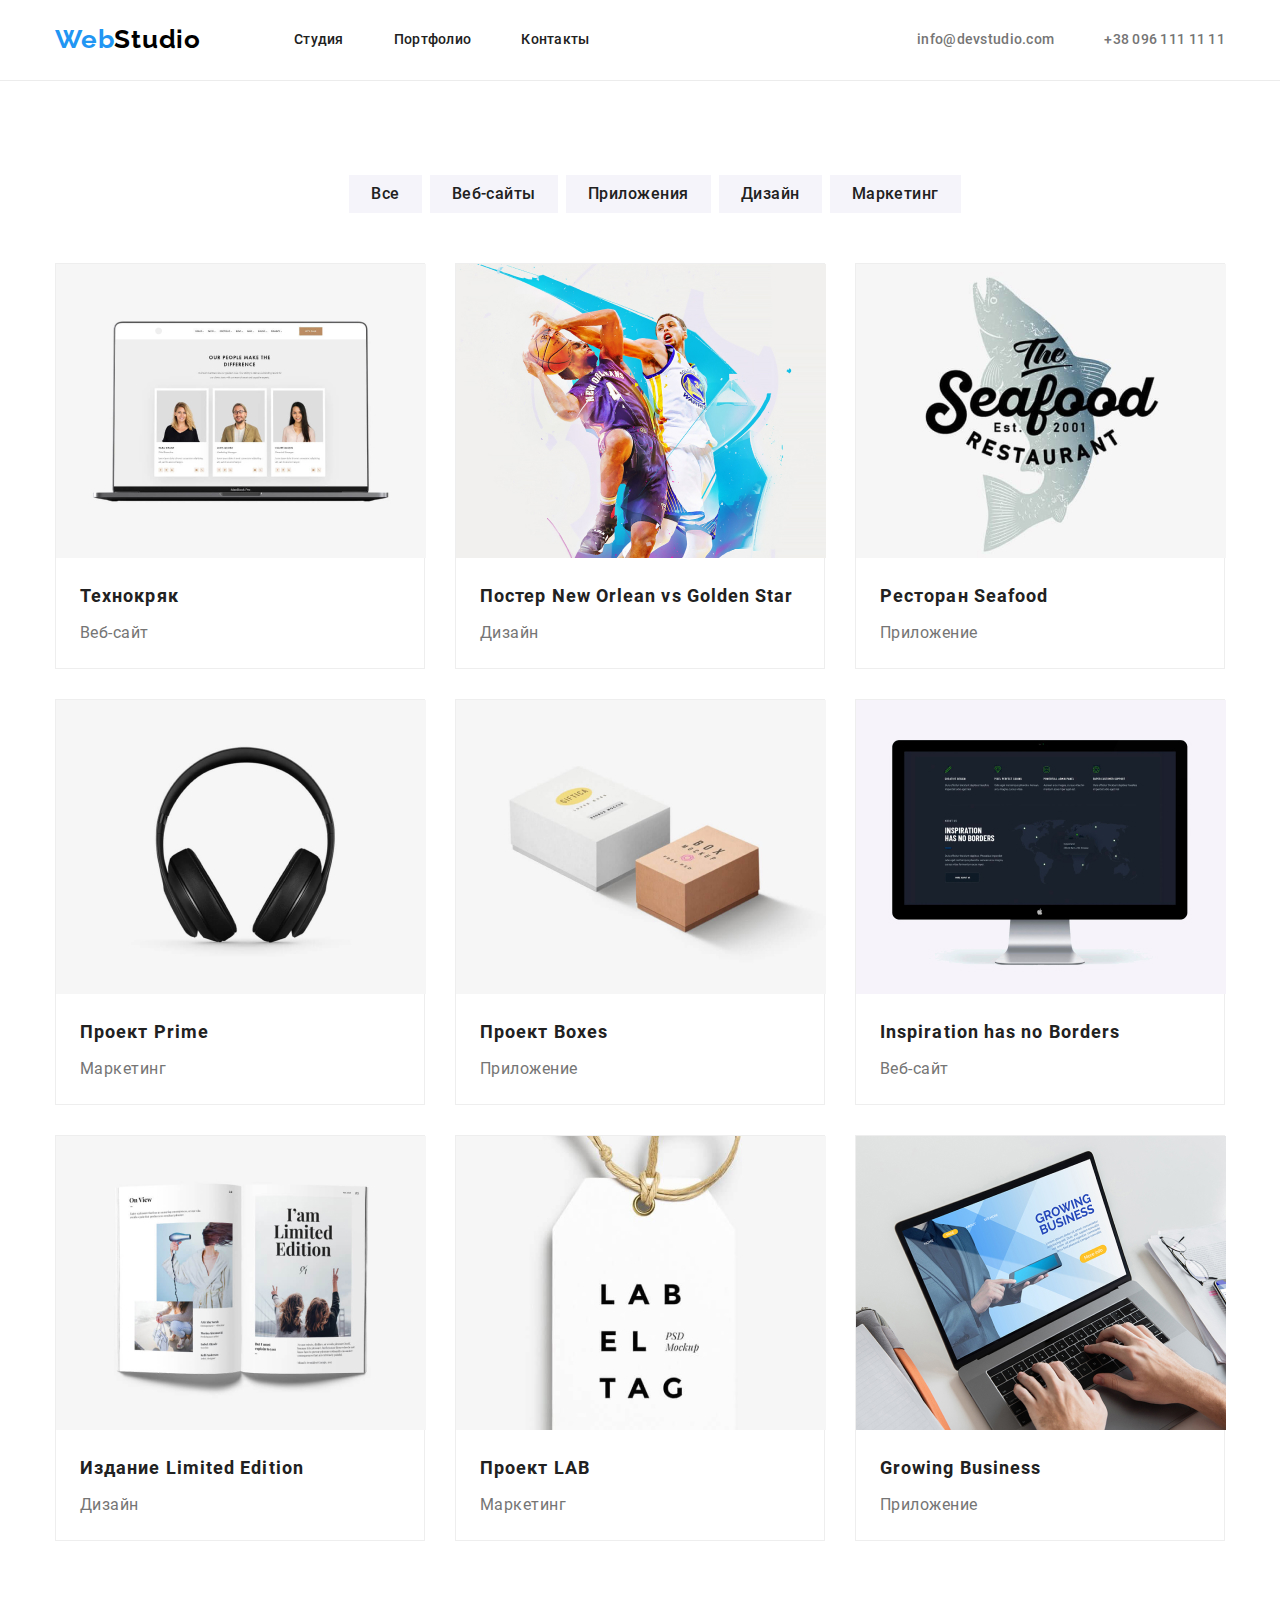
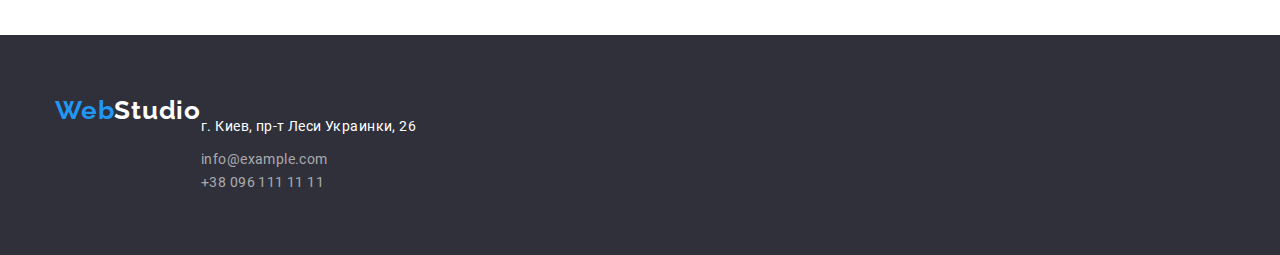
==== portfolio.html @ 361026fa "добавлены изображения и постаянные клиенты" ====
<!DOCTYPE html>
<html lang="ru">
  <head>
    <meta charset="UTF-8" />
    <meta name="viewport" content="width=device-width, initial-scale=1.0" />
    <title>WebStudio</title>
    <link href="https://fonts.googleapis.com/css2?family=Raleway:wght@700&display=swap" rel="stylesheet" />
    <link
      rel="stylesheet"
      href="https://cdnjs.cloudflare.com/ajax/libs/modern-normalize/1.0.0/modern-normalize.min.css"
    />
    <link rel="stylesheet" href="./css/styles.css" />
  </head>
  <body>
    <header class="header-line">
      <div class="container header-container">
        <nav class="navigation">
          <a href="./index.html" class="logo"><span class="logo-web">Web</span>Studio</a>
          <ul class="list menu">
            <li class="menu-item">
              <a href="./index.html" class="link link-menu">Студия</a>
            </li>
            <li class="menu-item">
              <a href="./portfolio.html" class="link link-menu">Портфолио</a>
            </li>
            <li class="menu-item">
              <a href="#" class="link link-menu">Контакты</a>
            </li>
          </ul>
        </nav>
        <ul class="list navigation">
          <li>
            <a href="mailto:info@devstudio.com" class="link link-menu-contacts link-mail">info@devstudio.com </a>
          </li>
          <li>
            <a href="tel:+380961111111" class="link link-menu-contacts">+38 096 111 11 11 </a>
          </li>
        </ul>
      </div>
    </header>
    <main>
      <section class="container portfolio">
        <div class="container portfolio-nav">
          <h1 class="title section-title visually-hidden">Портфолио</h1>
          <ul class="list portfolio-menu">
            <li class="potfolio-menu-item">
              <button class="title-button" type="button">Все</button>
            </li>
            <li class="potfolio-menu-item">
              <button class="title-button" type="button">Веб-сайты</button>
            </li>
            <li class="potfolio-menu-item">
              <button class="title-button" type="button">Приложения</button>
            </li>
            <li class="potfolio-menu-item">
              <button class="title-button" type="button">Дизайн</button>
            </li>
            <li class="potfolio-menu-item">
              <button class="title-button" type="button">Маркетинг</button>
            </li>
          </ul>
        </div>
      </section>
      <section class="raboty">
        <div class="container">
          <ul class="list portfolio-menu-list">
            <li class="portfolio-item">
              <img class="portfolio-photo" src="img/img-1.jpg" alt="открытый ноутбук" width="370" />
              <div class="portfolio-text">
                <h3 class="title-portfolio">Технокряк</h3>
                <p class="title-description">Веб-сайт</p>
              </div>
              <p class="title-description visually-hidden">
                Lorem ipsum dolor sit amet consectetur adipisicing elit. Repellendus vero quia perspiciatis atque
                dolores eaque corporis, voluptates eligendi! Autem aliquam tempora placeat maiores blanditiis nostrum
                magnam laboriosam tempore minus consectetur.
              </p>
            </li>
            <li class="portfolio-item">
              <img class="portfolio-photo" src="img/img-2.jpg" alt="два баскетболиста" width="370" />
              <div class="portfolio-text">
                <h3 class="title-portfolio">Постер New Orlean vs Golden Star</h3>
                <p class="title-description">Дизайн</p>
              </div>
              <p class="title-description visually-hidden">
                Lorem ipsum, dolor sit amet consectetur adipisicing elit. Velit asperiores unde consectetur recusandae
                iste at sapiente doloribus hic, rem molestiae nobis porro quidem nam nostrum, necessitatibus deserunt
                tempora, repellat quisquam.
              </p>
            </li>
            <li class="portfolio-item">
              <img class="portfolio-photo" src="img/img-3.jpg" alt="логотип ресторана" width="370" />
              <div class="portfolio-text">
                <h3 class="title-portfolio">Ресторан Seafood</h3>
                <p class="title-description">Приложение</p>
              </div>
              <p class="title-description visually-hidden">
                Lorem ipsum dolor sit amet, consectetur adipisicing elit. Aperiam expedita quo animi soluta ipsam,
                voluptatem dicta, in exercitationem fuga id possimus ab adipisci molestiae, eum quae odit dolorem
                provident distinctio.
              </p>
            </li>
            <li class="portfolio-item">
              <img class="portfolio-photo" src="img/img-4.jpg" alt="наушники" width="370" />
              <div class="portfolio-text">
                <h3 class="title-portfolio">Проект Prime</h3>
                <p class="title-description">Маркетинг</p>
              </div>
              <p class="title-description visually-hidden">
                Lorem ipsum dolor sit amet consectetur adipisicing elit. Totam quod expedita vitae facilis aliquid
                impedit voluptas? Doloremque error odit laborum! Neque, cum eaque nam hic doloremque laudantium porro
                temporibus iusto.
              </p>
            </li>
            <li class="portfolio-item">
              <img class="portfolio-photo" src="img/img-5.jpg" alt="две коробки" width="370" />
              <div class="portfolio-text">
                <h3 class="title-portfolio">Проект Boxes</h3>
                <p class="title-description">Приложение</p>
              </div>
              <p class="title-description visually-hidden">
                Lorem ipsum dolor sit amet consectetur adipisicing elit. Consequuntur reiciendis nemo sapiente ipsum,
                quo ducimus tempora illum explicabo pariatur! Natus iusto harum recusandae magnam perferendis quo beatae
                eius possimus sit?
              </p>
            </li>
            <li class="portfolio-item">
              <img class="portfolio-photo" src="img/img-6.jpg" alt="монитор" width="370" />
              <div class="portfolio-text">
                <h3 class="title-portfolio">Inspiration has no Borders</h3>
                <p class="title-description">Веб-сайт</p>
              </div>
              <p class="title-description visually-hidden">
                Lorem ipsum dolor sit amet consectetur adipisicing elit. At deleniti quibusdam tenetur, quidem, autem
                rem magni unde distinctio possimus ex molestias libero hic doloremque perspiciatis ad, dolores quasi aut
                repudiandae.
              </p>
            </li>
            <li class="portfolio-item">
              <img class="portfolio-photo" src="img/img-7.jpg" alt="развернутый журнал" width="370" />
              <div class="portfolio-text">
                <h3 class="title-portfolio">Издание Limited Edition</h3>
                <p class="title-description">Дизайн</p>
              </div>
              <p class="title-description visually-hidden">
                Lorem ipsum dolor sit amet consectetur adipisicing elit. Reprehenderit id ipsam in quos vero dolorem
                excepturi expedita rerum aut, dicta voluptates commodi culpa eveniet laudantium harum porro architecto,
                laborum sint?
              </p>
            </li>
            <li class="portfolio-item">
              <img class="portfolio-photo" src="img/img-8.jpg" alt="этикетка" width="370" />
              <div class="portfolio-text">
                <h3 class="title-portfolio">Проект LAB</h3>
                <p class="title-description">Маркетинг</p>
              </div>
              <p class="title-description visually-hidden">
                Lorem ipsum dolor sit amet, consectetur adipisicing elit. Est sunt iste autem incidunt sit non amet
                repellat quidem debitis dolorem magnam aliquid qui, placeat officia delectus odio enim beatae numquam?
              </p>
            </li>
            <li class="portfolio-item">
              <img class="portfolio-photo" src="img/img-9.jpg" alt="руки на клавиатуре ноутбука" width="370" />
              <div class="portfolio-text">
                <h3 class="title-portfolio">Growing Business</h3>
                <p class="title-description">Приложение</p>
              </div>
              <p class="title-description visually-hidden">
                Lorem ipsum dolor sit amet consectetur adipisicing elit. Adipisci iste nulla fugiat? Sed, enim veniam
                cumque iste distinctio architecto id ad fugiat repellendus aperiam qui eos illum, eum quia?
                Perspiciatis.
              </p>
            </li>
          </ul>
        </div>
      </section>
    </main>
    <footer class="dark-bg container-footer">
      <div class="container">
        <div class="logo-footer">
          <a href="./index.html" class="logo-white"><span class="logo-web">Web</span>Studio</a>
        </div>
        <ul class="list">
          <li>
            <address class="address">г. Киев, пр-т Леси Украинки, 26</address>
          </li>
          <li>
            <a href="mailto:info@example.com" class="link link-contacts">info@example.com</a>
          </li>
          <li>
            <a href="tel:+380961111111" class="link link-contacts tell">+38 096 111 11 11</a>
          </li>
        </ul>
      </div>
    </footer>
  </body>
</html>
---- css/styles.css ----
/* roboto-regular - latin_cyrillic */
@font-face {
  font-family: "Roboto";
  font-style: normal;
  font-weight: 400;
  src: url("../fonts/roboto-v20-latin_cyrillic-regular.eot");
  src: local("Roboto"), local("Roboto-Regular"),
    url("../fonts/roboto-v20-latin_cyrillic-regular.eot?#iefix") format("embedded-opentype"),
    /* IE6-IE8 */ url("../fonts/roboto-v20-latin_cyrillic-regular.woff2") format("woff2"),
    /* Super Modern Browsers */ url("../fonts/roboto-v20-latin_cyrillic-regular.woff") format("woff"),
    /* Modern Browsers */ url("../fonts/roboto-v20-latin_cyrillic-regular.ttf") format("truetype"),
    /* Safari, Android, iOS */ url("../fonts/roboto-v20-latin_cyrillic-regular.svg#Roboto") format("svg"); /* Legacy iOS */
}
/* roboto-500 - latin_cyrillic */
@font-face {
  font-family: "Roboto";
  font-style: normal;
  font-weight: 500;
  src: url("../fonts/roboto-v20-latin_cyrillic-500.eot");
  src: local("Roboto Medium"), local("Roboto-Medium"),
    url("../fonts/roboto-v20-latin_cyrillic-500.eot?#iefix") format("embedded-opentype"),
    /* IE6-IE8 */ url("../fonts/roboto-v20-latin_cyrillic-500.woff2") format("woff2"),
    /* Super Modern Browsers */ url("../fonts/roboto-v20-latin_cyrillic-500.woff") format("woff"),
    /* Modern Browsers */ url("../fonts/roboto-v20-latin_cyrillic-500.ttf") format("truetype"),
    /* Safari, Android, iOS */ url("../fonts/roboto-v20-latin_cyrillic-500.svg#Roboto") format("svg"); /* Legacy iOS */
}
/* roboto-700 - latin_cyrillic */
@font-face {
  font-family: "Roboto";
  font-style: normal;
  font-weight: 700;
  src: url("../fonts/roboto-v20-latin_cyrillic-700.eot");
  src: local("Roboto Bold"), local("Roboto-Bold"),
    url("../fonts/roboto-v20-latin_cyrillic-700.eot?#iefix") format("embedded-opentype"),
    /* IE6-IE8 */ url("../fonts/roboto-v20-latin_cyrillic-700.woff2") format("woff2"),
    /* Super Modern Browsers */ url("../fonts/roboto-v20-latin_cyrillic-700.woff") format("woff"),
    /* Modern Browsers */ url("../fonts/roboto-v20-latin_cyrillic-700.ttf") format("truetype"),
    /* Safari, Android, iOS */ url("../fonts/roboto-v20-latin_cyrillic-700.svg#Roboto") format("svg"); /* Legacy iOS */
}
/* roboto-900 - latin_cyrillic */
@font-face {
  font-family: "Roboto";
  font-style: normal;
  font-weight: 900;
  src: url("../fonts/roboto-v20-latin_cyrillic-900.eot");
  src: local("Roboto Black"), local("Roboto-Black"),
    url("../fonts/roboto-v20-latin_cyrillic-900.eot?#iefix") format("embedded-opentype"),
    /* IE6-IE8 */ url("../fonts/roboto-v20-latin_cyrillic-900.woff2") format("woff2"),
    /* Super Modern Browsers */ url("../fonts/roboto-v20-latin_cyrillic-900.woff") format("woff"),
    /* Modern Browsers */ url("../fonts/roboto-v20-latin_cyrillic-900.ttf") format("truetype"),
    /* Safari, Android, iOS */ url("../fonts/roboto-v20-latin_cyrillic-900.svg#Roboto") format("svg"); /* Legacy iOS */
}

:root {
  --main-text-color: #757575;
  --accent-cl: #2196f3;
  --title-cl: #212121;
  --black-cl: #000000;
  --white-cl: #ffffff;
  --dark-bg: #2f303a;
  --team-bg: #f5f4fa;
  --icons: #afb1b8;
}

html {
  box-sizing: border-box;
}

*,
*::before,
*::after {
  box-sizing: inherit;
}

body {
  font-family: "Roboto", sans-serif;
  font-size: 14px;
  line-height: 1.71;
  letter-spacing: 0.03em;
  color: var(--main-text-color);
}

h1,
h2,
h3 {
  margin: 0;
}

.container {
  width: 1200px;
  padding-left: 15px;
  padding-right: 15px;
  margin: 0;
  margin-right: auto;
  margin-left: auto;
  /*outline: 2px solid tomato;*/
}

.menu {
  display: inline-flex;
}

.menu-item:not(:last-child) {
  margin-right: 50px;
}

img {
  display: block;
}

p {
  margin: 0;
}

.header {
  padding-top: 24px;
  padding-bottom: 25px;
}

.header-container {
  display: flex;
  align-items: center;
  justify-content: flex-end;
}

.header-line {
  padding-top: 24px;
  padding-bottom: 25px;
  border-bottom: 1px solid #ececec;
}

.header-contacts {
  display: flex;
}

.header-contacts-item:not(:last-child) {
  margin-right: 50px;
}

.header-icons-mail {
  width: 16px;
  height: 12px;
  margin-right: 10px;
  fill: var(--main-text-color);
}

.header-icons-phone {
  width: 10px;
  height: 16px;
  margin-right: 10px;
  fill: var(--main-text-color);
}

.navigation {
  display: flex;
  align-items: center;
  margin-right: auto;
}

.hero {
  text-align: center;
  padding: 200px 0;
  background-image: linear-gradient(
    to right,
    rgba(47, 48, 58, 0.4),
    rgba(47, 48, 58, 0.4)
  ), url(../img/hero-bg.jpg);
  background-repeat: no-repeat;
  background-position: center center;
}

.hero-contant {
  justify-content: center;
  max-width: 696px;
}

.logo {
  font-family: "Raleway", sans-serif;
  font-style: normal;
  font-weight: bold;
  font-size: 26px;
  line-height: 1.19;
  letter-spacing: 0.03em;
  text-decoration: none;
  color: var(--black-cl);
  margin-right: 93px;
}

.logo-web {
  color: var(--accent-cl);
}

.logo-white {
  font-family: "Raleway", sans-serif;
  font-style: normal;
  font-weight: bold;
  font-size: 26px;
  line-height: 1.19;
  letter-spacing: 0.03em;
  text-decoration: none;
  color: var(--white-cl);
}

.link {
  font-weight: 500;
  line-height: 1.14;
  letter-spacing: 0.02em;
  text-decoration: none;
  text-decoration: none;
  color: inherit;
}

.link:hover,
.link:focus {
  color: var(--accent-cl);
}

.link-menu {
  color: var(--title-cl);
}

.mail-envelope {
  display: flex;
}

.link-menu-contacts {
  align-items: center;
  color: var(--main-text-color);
}

.link-mail {
  margin-right: 50px;
  align-items: center;
}

.link-contacts {
  font-weight: normal;
  letter-spacing: 0.03em;
  color: rgba(255, 255, 255, 0.6);
}

.tell {
  padding-top: 9px;
}

.list {
  list-style: none;
  margin: 0;
  padding: 0;
}

.flexbox {
  display: flex;
  justify-content: space-between;
  padding: 0;
}

.list-pluses {
  width: calc(100% - 90px) / 4;
  margin-left: 30px;
}

.list-pluses::before {
  display: block;
  content: "";
  height: 120px;
  margin-bottom: 30px;
  background-repeat: no-repeat;
  background-position: center center;
  background-color: var(--team-bg);
  border-radius: 4px;
}

.list-pluses:nth-child(1)::before {
  background-image: url(../img/icons/antenna.svg);
}

.list-pluses:nth-child(2)::before {
  background-image: url(../img/icons/clock.svg);
}

.list-pluses:nth-child(3)::before {
  background-image: url(../img/icons/diagram.svg);
}

.list-pluses:nth-child(4)::before {
  background-image: url(../img/icons/astronaut.svg);
}

.address {
  padding-top: 20px;
  padding-bottom: 9px;
  font-style: normal;
  color: var(--white-cl);
}

.section-pluses {
  padding-top: 94px;
}

.section {
  padding-top: 94px;
  padding-bottom: 94px;
}

.section-title {
  display: flex;
  justify-content: center;
  padding-bottom: 50px;
  margin: 0;
  font-size: 36px;
  line-height: 1.16em;
  letter-spacing: 0.03em;
  color: var(--title-cl);
}

.title-pluses {
  margin-bottom: 10px;
  line-height: 1.14;
  letter-spacing: 0.03em;
  text-transform: uppercase;
  color: var(--title-cl);
}

.title-name {
  padding-top: 30px;
  padding-bottom: 10px;
  font-size: 16px;
  line-height: 1.18;
  letter-spacing: 0.03em;
  color: var(--title-cl);
}

.profession {
  margin-bottom: 16px;
}

.team {
  background: var(--team-bg);
}

.team-title {
  padding-bottom: 30px;
  text-align: center;
  box-shadow: 0px 1px 3px rgba(0, 0, 0, 0.12), 0px 1px 1px rgba(0, 0, 0, 0.14), 0px 2px 1px rgba(0, 0, 0, 0.2);
  border-radius: 0px 0px 4px 4px;
  background-color: var(--white-cl);
}

.social-icons {
  display: flex;
  justify-content: center;
}

.social-icons-item:not(:last-child) {
  margin-right: 10px;
}

.social-icons-link {
  display: flex;
  justify-content: center;
  align-items: center;
  width: 44px;
  height: 44px;
  border-radius: 50%;
}

.social-icons-link:hover {
  background-color: var(--accent-cl);
}

.social-icons-svg {
  width: 20px;
  height: 20px;
  fill: var(--icons);
}

.social-icons-link:hover .social-icons-svg,
.social-icons-link:focus .social-icons-svg {
  fill: var(--white-cl);
}

.customers-list {
  display: flex;
  justify-content: center;
}

.customers-item:not(:last-child) {
  margin-right: 30px;
}

.customers-link {
  display: flex;
  justify-content: center;
  align-items: center;
  width: 170px;
  height: 90px;
  border: 1px solid #afb1b8;
  border-radius: 4px;
}

.customers-link:hover {
  border: 1px solid var(--accent-cl);
  border-radius: 4px;
}

.customers-icons-svg {
  fill: var(--icons);
}

.customers-link:hover .customers-icons-svg,
.customers-link:focus .customers-icons-svg {
  fill: var(--accent-cl);
}

.customers-icons-svg1 {
  width: 44px;
  height: 49px;
}

.customers-icons-svg2 {
  width: 40px;
  height: 52px;
}

.customers-icons-svg3 {
  width: 41px;
  height: 43px;
}

.customers-icons-svg4 {
  width: 80px;
  height: 42px;
}

.customers-icons-svg5 {
  width: 59px;
  height: 47px;
}

.customers-icons-svg6 {
  width: 88px;
  height: 45px;
}

.page-title {
  margin-top: 0;
  margin-bottom: 30px;
  font-weight: 900;
  font-size: 44px;
  line-height: 1.36;
  text-align: center;
  letter-spacing: 0.06em;
  text-transform: uppercase;
  color: var(--white-cl);
}

.portfolio {
  padding-top: 94px;
  padding-bottom: 0;
}

.raboty {
  padding-bottom: 94px;
}

.portfolio-nav {
  margin-bottom: 50px;
}

.portfolio-menu {
  display: flex;
  justify-content: center;
}

.potfolio-menu-item:not(:last-child) {
  margin-right: 8px;
}

.portfolio-menu-list {
  display: flex;
  flex-wrap: wrap;
}

.portfolio-item {
  border: 1px solid #eeeeee;
  width: 370px;
  background: var(--white-cl);
  flex-basis: calc((100% - 60px) / 3);
}

.portfolio-item:not(:nth-child(3n)) {
  margin-right: 30px;
}

.portfolio-item:not(:nth-last-child(-n + 3)) {
  margin-bottom: 30px;
}

.portfolio-text {
  padding: 20px 24px;
}

.container-footer {
  padding-top: 60px;
  padding-bottom: 60px;
}

.container-footer .container {
  display: flex;
}

.footer .logo {
  display: inline-block;
  margin-bottom: 20px;
}

.footer-item:not(:last-child) {
  margin-bottom: 9px;
}

.title {
  font-weight: 700;
  color: var(--title-cl);
}

.footer-social .title {
  margin-top: 12px;
  margin-bottom: 20px;
  font-weight: 700;
  line-height: 1.143;
  text-transform: uppercase;
}

.footer-social {
  margin-left: 70px;
}

.footer-social .social-icons-svg {
  fill: var(--white-cl);
}

.footer-icons-link {
  background-color: rgba(255, 255, 255, 0.1);
}

.title-portfolio {
  margin-bottom: 4px;
  font-weight: 700;
  font-size: 18px;
  line-height: 2;
  letter-spacing: 0.06em;
  color: var(--title-cl);
}

.title-description {
  margin-bottom: 0;
  font-size: 16px;
  line-height: 1.87;
  letter-spacing: 0.03em;
  color: var(--main-text-color);
}

.title-button {
  padding: 6px 22px;
  font-weight: 500;
  font-size: 16px;
  line-height: 1.62;
  letter-spacing: 0.03em;
  color: var(--title-cl);
  background-color: var(--team-bg);
  border: 0;
}

.title-button:hover,
.title-button:focus {
  color: var(--white-cl);
  background-color: var(--accent-cl);
  box-shadow: 0px 3px 1px rgba(0, 0, 0, 0.1), 0px 1px 2px rgba(0, 0, 0, 0.08), 0px 2px 2px rgba(0, 0, 0, 0.12);
  border-radius: 4px;
  border: 0;
}

.title-button-home {
  display: inline-block;
  justify-content: center;
  padding: 10px 32px;
  box-shadow: 0px 4px 4px rgba(0, 0, 0, 0.15);
  border-radius: 4px;
  font-weight: bold;
  font-size: 16px;
  line-height: 1.87;
  letter-spacing: 0.06em;
  color: var(--white-cl);
  background-color: var(--accent-cl);
  border: 0;
}

.title-button-home:hover,
.title-button-home:focus {
  color: var(--white-cl);
  background-color: var(--accent-cl);
}

.dark-bg {
  background-color: var(--dark-bg);
}

.dark-bg .title {
  color: var(--white-cl);
}

.visually-hidden {
  position: absolute !important;
  clip: rect(1px 1px 1px 1px);
  clip: rect(1px, 1px, 1px, 1px);
  padding: 0 !important;
  border: 0 !important;
  height: 1px !important;
  width: 1px !important;
  overflow: hidden;
}
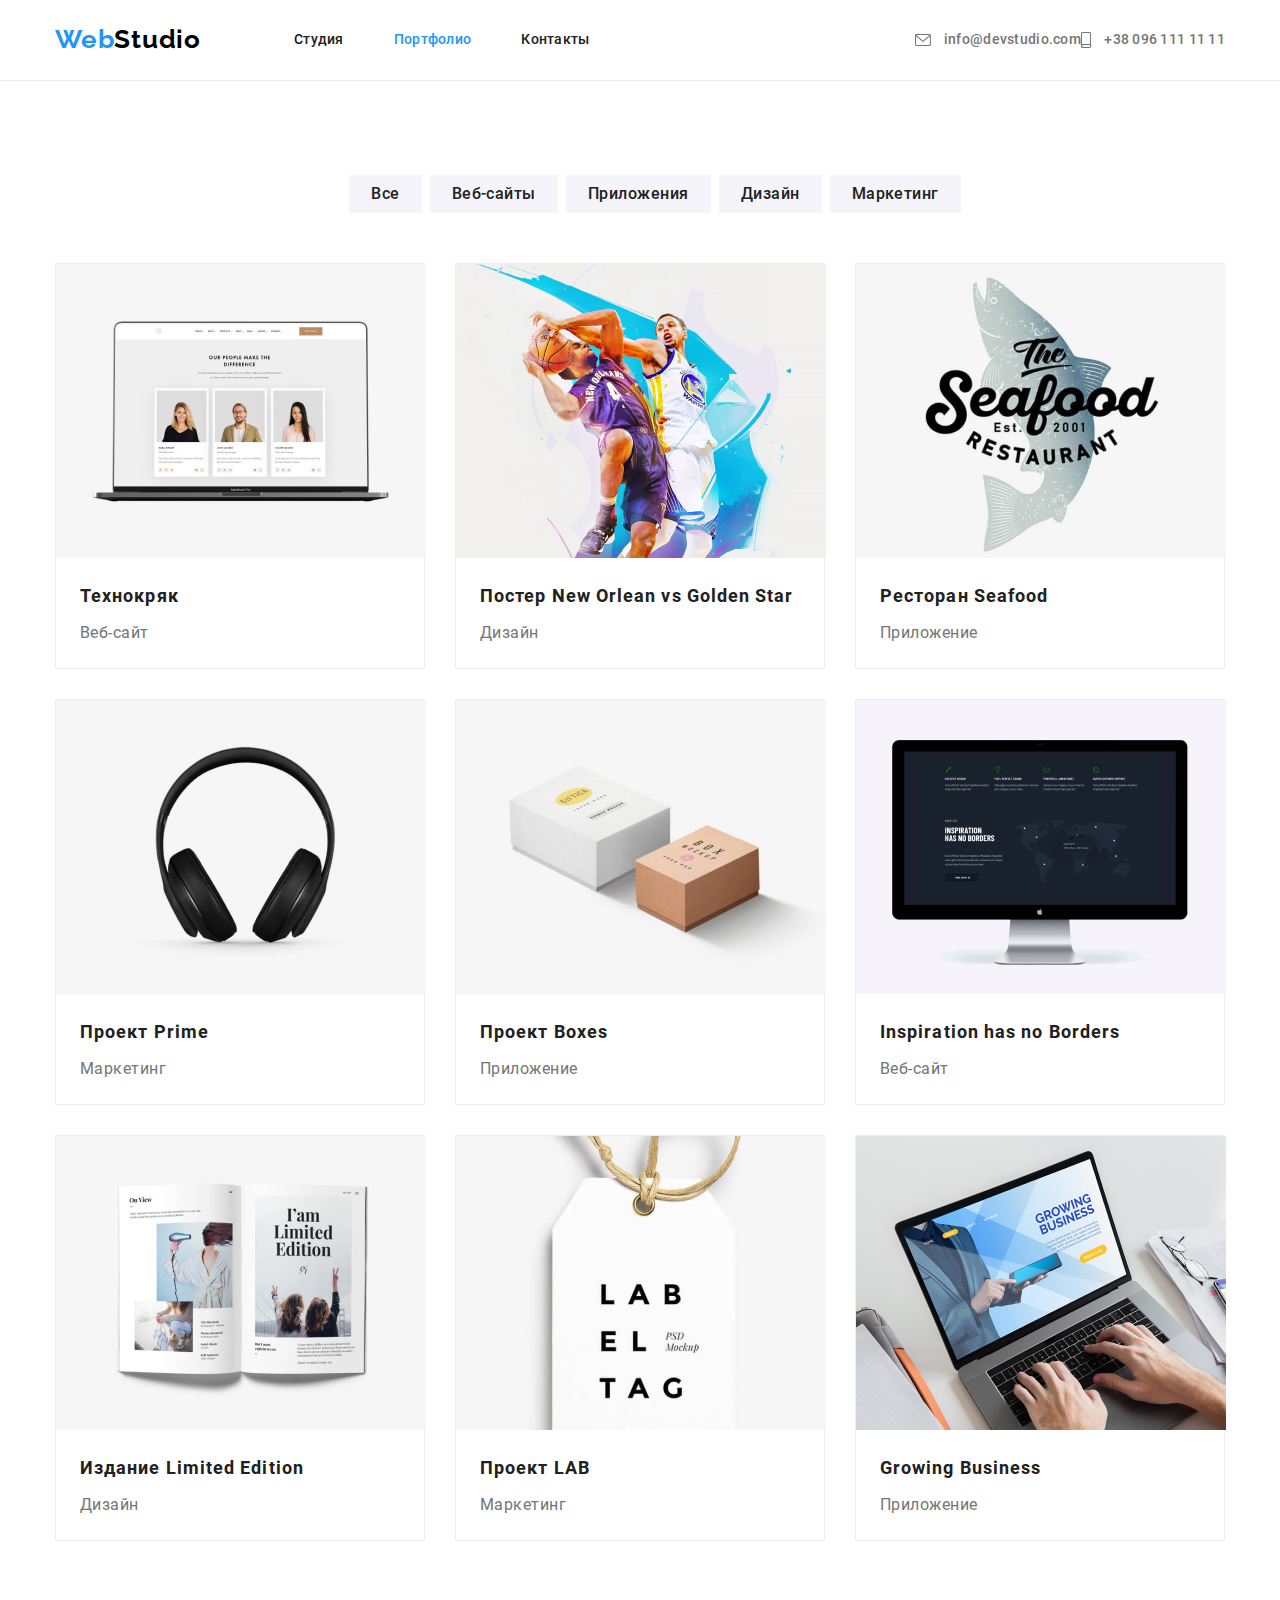
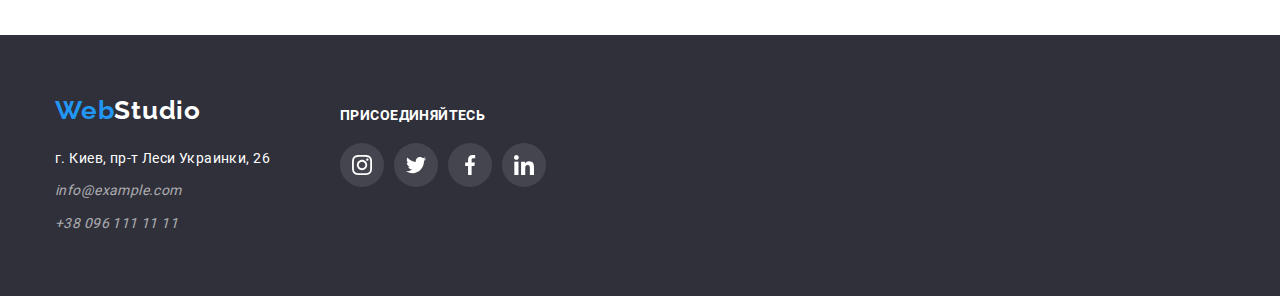
==== commit 79ea9faf: "сделаны иконки телефона и почты, простилизована страница портфолио" ====
--- a/portfolio.html
+++ b/portfolio.html
@@ -21,7 +21,7 @@
               <a href="./index.html" class="link link-menu">Студия</a>
             </li>
             <li class="menu-item">
-              <a href="./portfolio.html" class="link link-menu">Портфолио</a>
+              <a href="./portfolio.html" class="link link-menu current">Портфолио</a>
             </li>
             <li class="menu-item">
               <a href="#" class="link link-menu">Контакты</a>
@@ -30,10 +30,20 @@
         </nav>
         <ul class="list navigation">
           <li>
-            <a href="mailto:info@devstudio.com" class="link link-menu-contacts link-mail">info@devstudio.com </a>
+            <a href="mailto:info@devstudio.com" class="link link-menu-contacts link-mail">
+              <svg class="header-icons-mail">
+                <use href="./img/sprite.svg#mail-icon"></use>
+              </svg>
+              info@devstudio.com
+            </a>
           </li>
           <li>
-            <a href="tel:+380961111111" class="link link-menu-contacts">+38 096 111 11 11 </a>
+            <a href="tel:+380961111111" class="link link-menu-contacts">
+              <svg class="header-icons-phone">
+                <use href="./img/sprite.svg#smartphone-icon"></use>
+              </svg>
+              +38 096 111 11 11
+            </a>
           </li>
         </ul>
       </div>
@@ -177,20 +187,79 @@
     </main>
     <footer class="dark-bg container-footer">
       <div class="container">
-        <div class="logo-footer">
+        <div>
           <a href="./index.html" class="logo-white"><span class="logo-web">Web</span>Studio</a>
-        </div>
-        <ul class="list">
-          <li>
-            <address class="address">г. Киев, пр-т Леси Украинки, 26</address>
-          </li>
-          <li>
-            <a href="mailto:info@example.com" class="link link-contacts">info@example.com</a>
-          </li>
-          <li>
-            <a href="tel:+380961111111" class="link link-contacts tell">+38 096 111 11 11</a>
-          </li>
-        </ul>
+          <address>
+            <ul class="list">
+              <li class="footer-item">
+                <address class="address">г. Киев, пр-т Леси Украинки, 26</address>
+              </li>
+              <li class="footer-item">
+                <a href="mailto:info@example.com" class="link link-contacts">info@example.com</a>
+              </li>
+              <li class="footer-item">
+                <a href="tel:+380961111111" class="link link-contacts">+38 096 111 11 11</a>
+              </li>
+            </ul>
+          </address>
+        </div>
+        <div class="footer-social">
+          <h4 class="title">Присоединяйтесь</h4>
+          <ul class="list social-icons">
+            <li class="social-icons-item">
+              <a
+                class="social-icons-link footer-icons-link"
+                href="https://instagram.com/"
+                target="_blank"
+                rel="noopener noreferer"
+                aria-label="Instagram"
+              >
+                <svg class="social-icons-svg">
+                  <use href="./img/sprite.svg#instagram-icon"></use>
+                </svg>
+              </a>
+            </li>
+            <li class="social-icons-item">
+              <a
+                class="social-icons-link footer-icons-link"
+                href="https://twitter.com/"
+                target="_blank"
+                rel="noopener noreferer"
+                aria-label="Twitter"
+              >
+                <svg class="social-icons-svg">
+                  <use href="./img/sprite.svg#twitter-icon"></use>
+                </svg>
+              </a>
+            </li>
+            <li class="social-icons-item">
+              <a
+                class="social-icons-link footer-icons-link"
+                href="https://facebook.com/"
+                target="_blank"
+                rel="noopener noreferer"
+                aria-label="Facebook"
+              >
+                <svg class="social-icons-svg">
+                  <use href="./img/sprite.svg#facebook-icon"></use>
+                </svg>
+              </a>
+            </li>
+            <li class="social-icons-item">
+              <a
+                class="social-icons-link footer-icons-link"
+                href="https://linkedin.com/"
+                target="_blank"
+                rel="noopener noreferer"
+                aria-label="Linkedin"
+              >
+                <svg class="social-icons-svg">
+                  <use href="./img/sprite.svg#linkedin-icon"></use>
+                </svg>
+              </a>
+            </li>
+          </ul>
+        </div>
       </div>
     </footer>
   </body>
--- a/css/styles.css
+++ b/css/styles.css
@@ -134,23 +134,25 @@
 }
 
 .header-contacts-item:not(:last-child) {
-  margin-right: 50px;
+  margin-right: 30px;
+}
+
+.header-icons-phone {
+  vertical-align: middle;
+  width: 10px;
+  height: 16px;
+  margin-right: 10px;
+  fill: var(--main-text-color);
 }
 
 .header-icons-mail {
+  vertical-align: middle;
   width: 16px;
   height: 12px;
   margin-right: 10px;
   fill: var(--main-text-color);
 }
 
-.header-icons-phone {
-  width: 10px;
-  height: 16px;
-  margin-right: 10px;
-  fill: var(--main-text-color);
-}
-
 .navigation {
   display: flex;
   align-items: center;
@@ -160,11 +162,7 @@
 .hero {
   text-align: center;
   padding: 200px 0;
-  background-image: linear-gradient(
-    to right,
-    rgba(47, 48, 58, 0.4),
-    rgba(47, 48, 58, 0.4)
-  ), url(../img/hero-bg.jpg);
+  background-image: linear-gradient(to right, rgba(47, 48, 58, 0.4), rgba(47, 48, 58, 0.4)), url(../img/hero-bg.jpg);
   background-repeat: no-repeat;
   background-position: center center;
 }
@@ -215,8 +213,22 @@
   color: var(--accent-cl);
 }
 
+.link:hover .header-icons-mail,
+.link:focus .header-icons-mail {
+  fill: var(--accent-cl);
+}
+
+.link:hover .header-icons-phone,
+.link:focus .header-icons-phone{
+  fill: var(--accent-cl);
+}
+
 .link-menu {
   color: var(--title-cl);
+}
+
+.link-menu.current {
+  color: var(--accent-cl);
 }
 
 .mail-envelope {
@@ -229,7 +241,6 @@
 }
 
 .link-mail {
-  margin-right: 50px;
   align-items: center;
 }
 
@@ -237,10 +248,6 @@
   font-weight: normal;
   letter-spacing: 0.03em;
   color: rgba(255, 255, 255, 0.6);
-}
-
-.tell {
-  padding-top: 9px;
 }
 
 .list {
@@ -255,9 +262,9 @@
   padding: 0;
 }
 
-.list-pluses {
+.list-pluses:not(:last-child) {
   width: calc(100% - 90px) / 4;
-  margin-left: 30px;
+  margin-right: 30px;
 }
 
 .list-pluses::before {
@@ -288,8 +295,8 @@
 }
 
 .address {
-  padding-top: 20px;
-  padding-bottom: 9px;
+  margin-top: 20px;
+  margin-bottom: 9px;
   font-style: normal;
   color: var(--white-cl);
 }
@@ -497,6 +504,12 @@
   margin-bottom: 30px;
 }
 
+.portfolio-item:hover,
+.portfolio-item:focus {
+  box-shadow: 0px 1px 1px rgba(0, 0, 0, 0.12), 0px 4px 4px rgba(0, 0, 0, 0.06),
+    1px 4px 6px rgba(0, 0, 0, 0.16);
+}
+
 .portfolio-text {
   padding: 20px 24px;
 }
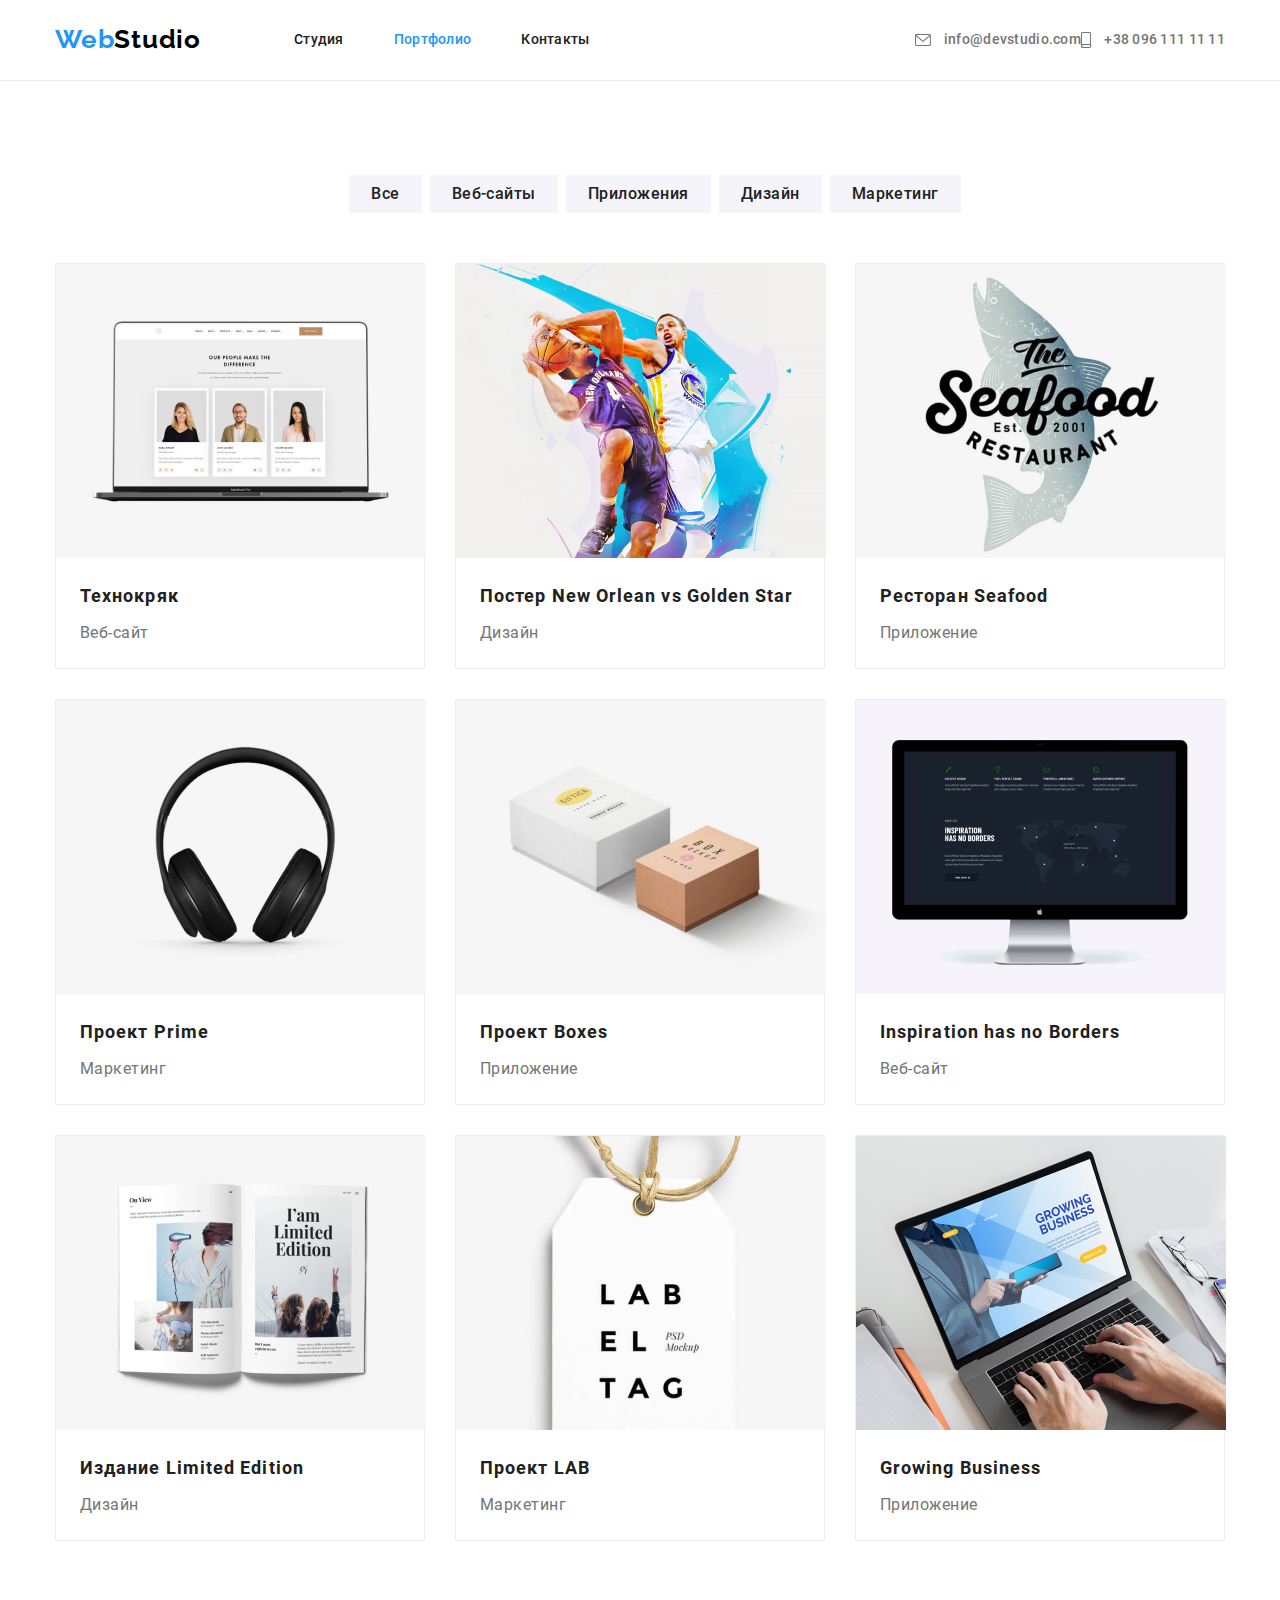
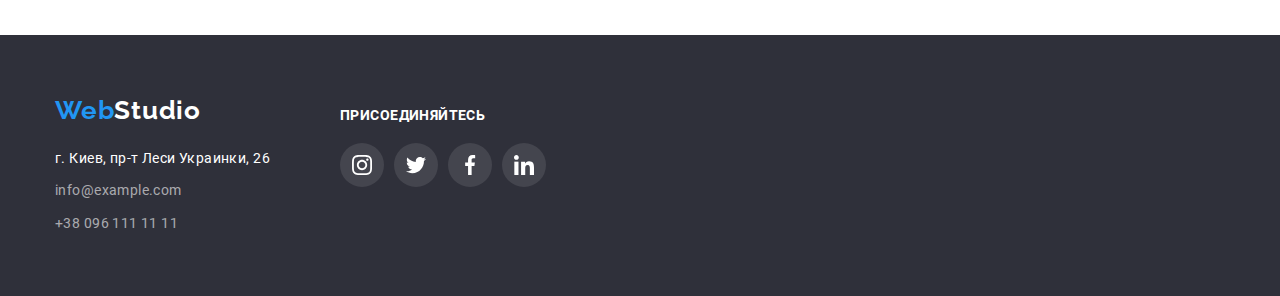
==== commit bec7c8d6: "исправлена ошибка с адресом" ====
--- a/portfolio.html
+++ b/portfolio.html
@@ -189,19 +189,17 @@
       <div class="container">
         <div>
           <a href="./index.html" class="logo-white"><span class="logo-web">Web</span>Studio</a>
-          <address>
-            <ul class="list">
-              <li class="footer-item">
-                <address class="address">г. Киев, пр-т Леси Украинки, 26</address>
-              </li>
-              <li class="footer-item">
-                <a href="mailto:info@example.com" class="link link-contacts">info@example.com</a>
-              </li>
-              <li class="footer-item">
-                <a href="tel:+380961111111" class="link link-contacts">+38 096 111 11 11</a>
-              </li>
-            </ul>
-          </address>
+          <ul class="list">
+            <li class="footer-item">
+              <address class="address">г. Киев, пр-т Леси Украинки, 26</address>
+            </li>
+            <li class="footer-item">
+              <a href="mailto:info@example.com" class="link link-contacts">info@example.com</a>
+            </li>
+            <li class="footer-item">
+              <a href="tel:+380961111111" class="link link-contacts">+38 096 111 11 11</a>
+            </li>
+          </ul>
         </div>
         <div class="footer-social">
           <h4 class="title">Присоединяйтесь</h4>
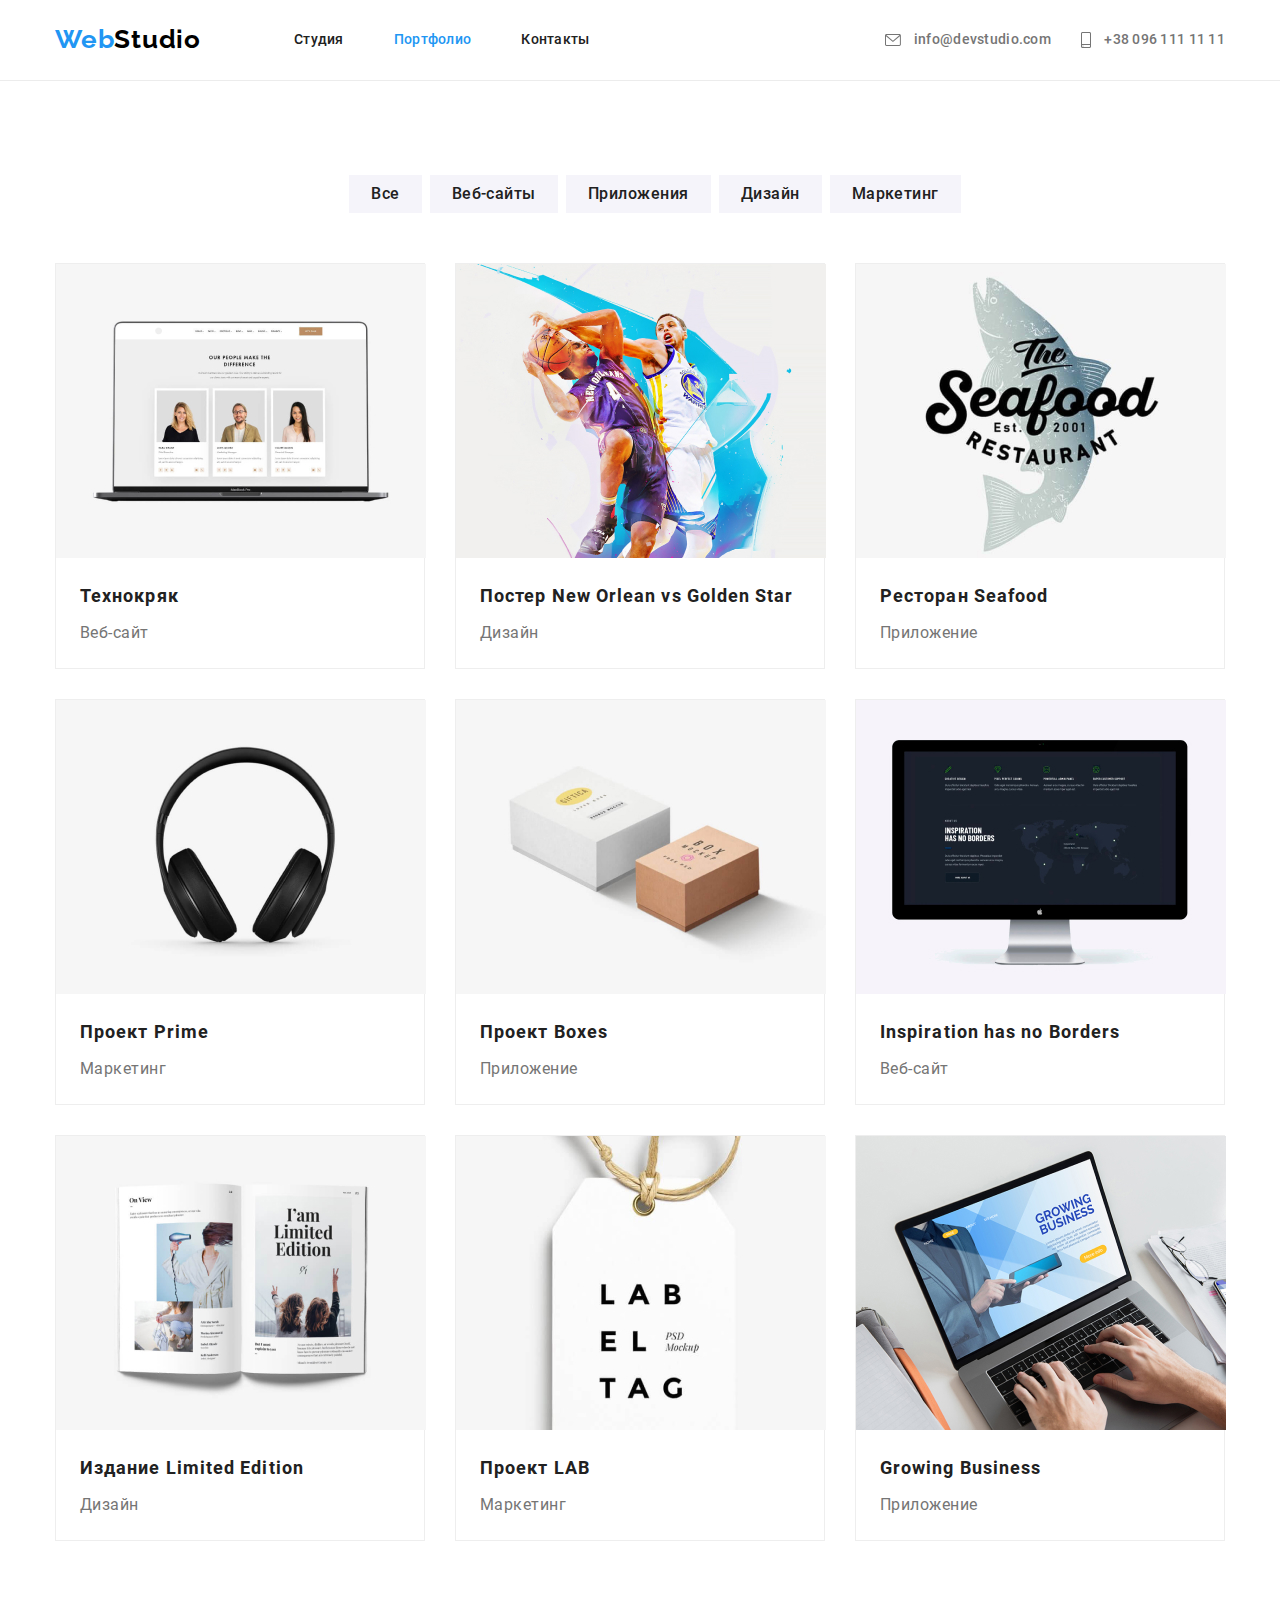
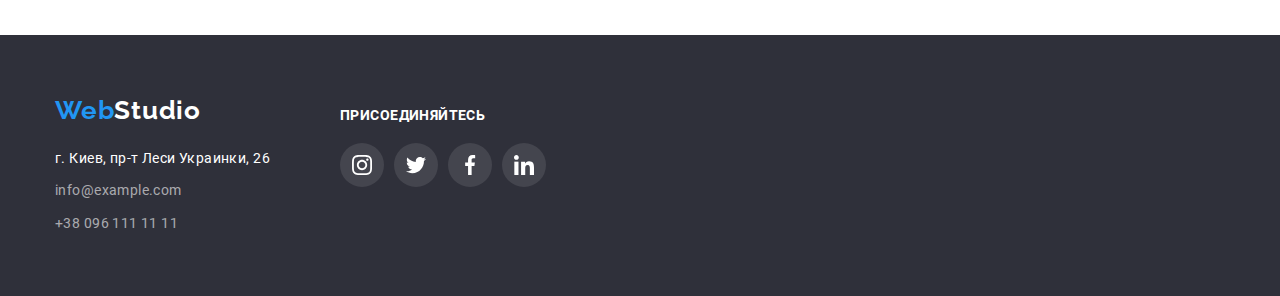
==== commit 1fb122fe: "исправленна ошибка в навигации портфолио" ====
--- a/portfolio.html
+++ b/portfolio.html
@@ -29,7 +29,7 @@
           </ul>
         </nav>
         <ul class="list navigation">
-          <li>
+          <li class="header-contacts-item">
             <a href="mailto:info@devstudio.com" class="link link-menu-contacts link-mail">
               <svg class="header-icons-mail">
                 <use href="./img/sprite.svg#mail-icon"></use>
@@ -37,7 +37,7 @@
               info@devstudio.com
             </a>
           </li>
-          <li>
+          <li class="header-contacts-item">
             <a href="tel:+380961111111" class="link link-menu-contacts">
               <svg class="header-icons-phone">
                 <use href="./img/sprite.svg#smartphone-icon"></use>
